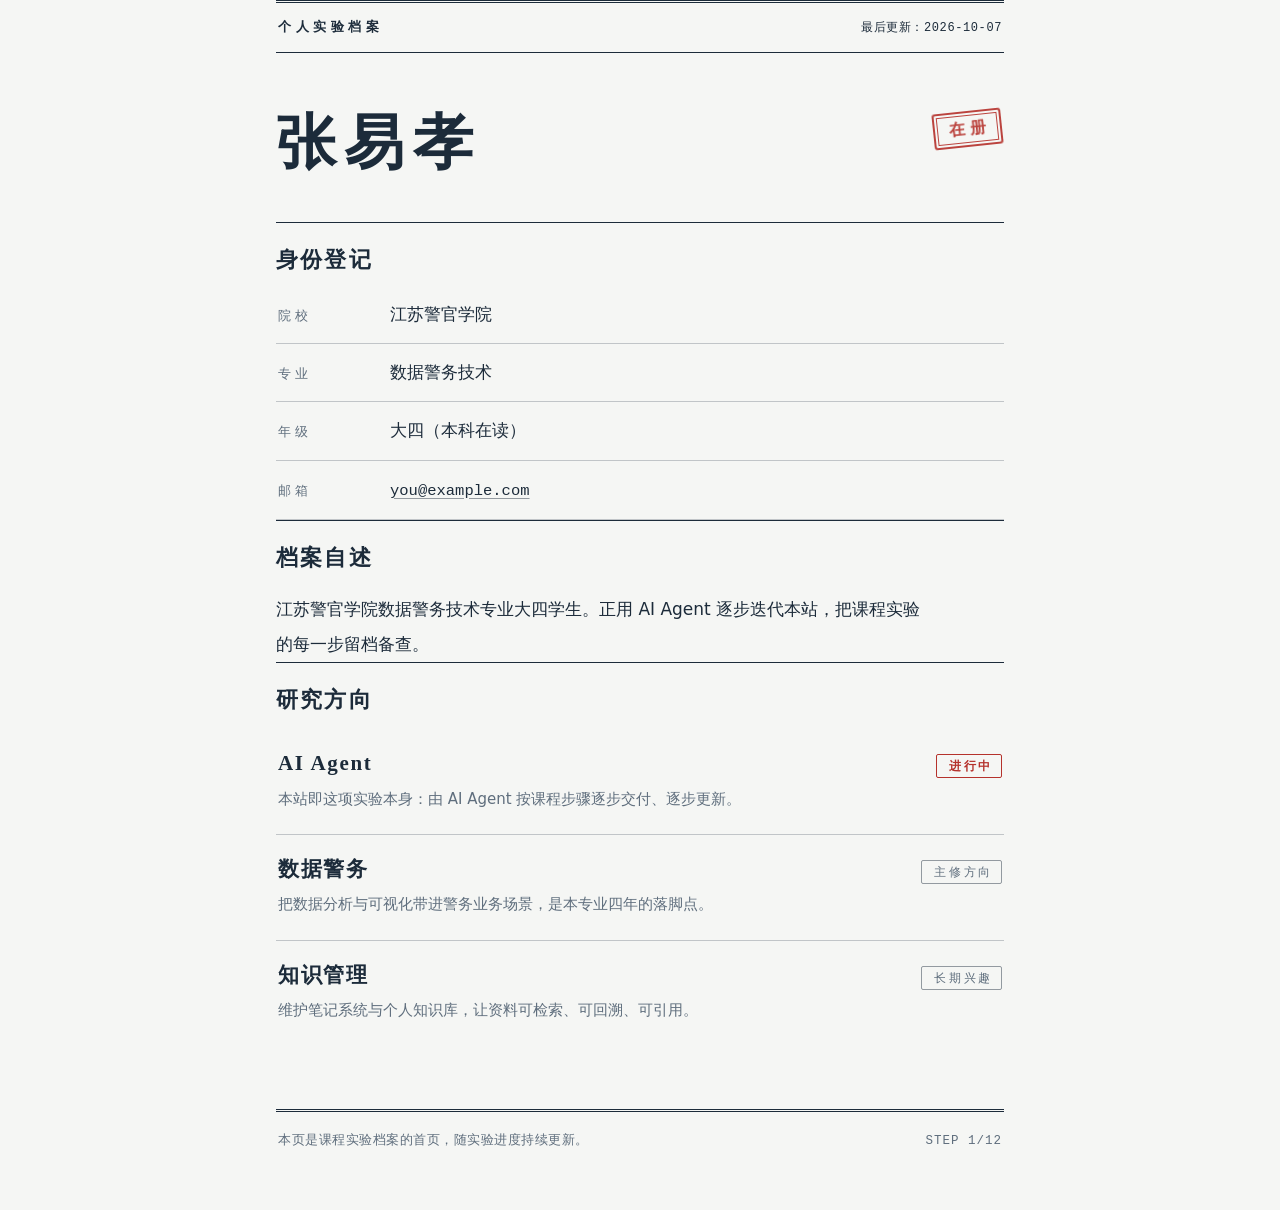
==== public/index.html @ b09515bb "chore: 纳入 Step1 站点并整理 public/ 发布目录 - public/ 为站点唯一发布目录（index.html + styles.css） - PRODUCT.md、DESIGN." ====
<!DOCTYPE html>
<html lang="zh-CN">
<head>
  <meta charset="UTF-8">
  <meta name="viewport" content="width=device-width, initial-scale=1">
  <meta name="color-scheme" content="light">
  <meta name="description" content="江苏警官学院数据警务技术专业张易孝的课程实验记录站首页。">
  <title>张易孝 · 实验档案</title>
  <link rel="icon" href="data:image/svg+xml,%3Csvg xmlns='http://www.w3.org/2000/svg' viewBox='0 0 32 32'%3E%3Crect width='32' height='32' fill='%231C2B3A'/%3E%3Ctext x='16' y='23' font-size='17' text-anchor='middle' fill='%23F5F6F4' font-family='SimSun,serif'%3E%E6%A1%A3%3C/text%3E%3C/svg%3E">
  <link rel="stylesheet" href="styles.css">
</head>
<body>
  <div class="page">

    <header class="doc-head">
      <p class="doc-meta">
        <span class="doc-label">个人实验档案</span>
        <time class="doc-date" datetime="2026-10-07">最后更新：2026-10-07</time>
      </p>
      <div class="doc-title">
        <h1>张易孝</h1>
        <span class="stamp">在册</span>
      </div>
    </header>

    <main>
      <section class="sec" aria-labelledby="t-register">
        <h2 id="t-register">身份登记</h2>
        <dl class="register">
          <div class="reg-row">
            <dt>院校</dt>
            <dd>江苏警官学院</dd>
          </div>
          <div class="reg-row">
            <dt>专业</dt>
            <dd>数据警务技术</dd>
          </div>
          <div class="reg-row">
            <dt>年级</dt>
            <dd>大四（本科在读）</dd>
          </div>
          <div class="reg-row">
            <dt>邮箱</dt>
            <dd>
              <address><a href="mailto:you@example.com">you@example.com</a></address>
            </dd>
          </div>
        </dl>
      </section>

      <section class="sec" aria-labelledby="t-intro">
        <h2 id="t-intro">档案自述</h2>
        <p class="intro">江苏警官学院数据警务技术专业大四学生。正用 AI Agent 逐步迭代本站，把课程实验的每一步留档备查。</p>
      </section>

      <section class="sec" aria-labelledby="t-directions">
        <h2 id="t-directions">研究方向</h2>
        <ul class="ledger">
          <li class="dir">
            <div class="dir-head">
              <h3>AI Agent</h3>
              <span class="tag tag-live">进行中</span>
            </div>
            <p>本站即这项实验本身：由 AI Agent 按课程步骤逐步交付、逐步更新。</p>
          </li>
          <li class="dir">
            <div class="dir-head">
              <h3>数据警务</h3>
              <span class="tag">主修方向</span>
            </div>
            <p>把数据分析与可视化带进警务业务场景，是本专业四年的落脚点。</p>
          </li>
          <li class="dir">
            <div class="dir-head">
              <h3>知识管理</h3>
              <span class="tag">长期兴趣</span>
            </div>
            <p>维护笔记系统与个人知识库，让资料可检索、可回溯、可引用。</p>
          </li>
        </ul>
      </section>
    </main>

    <footer class="doc-foot">
      <p>本页是课程实验档案的首页，随实验进度持续更新。</p>
      <p class="foot-step">STEP 1/12</p>
    </footer>

  </div>
</body>
</html>
---- public/styles.css ----
/* ============================================================
   实验档案 · 张易孝
   原生 CSS：无框架、无外部字体、无图标。
   配色：冷白纸面 / 墨蓝文字与线 / 蓝灰次级 / 红仅作「当前·活跃」标记。
   ============================================================ */

:root {
  --paper: #F5F6F4;
  --ink: #1C2B3A;
  --slate: #6B7A89;      /* 装饰线与较大字号次级 */
  --slate-ink: #5F6E7D;  /* 小号次级文字：对纸面对比度 ≥ 4.5:1 */
  --red: #B5322C;
  --hairline: rgba(28, 43, 58, 0.24);
  --hairline-strong: rgba(28, 43, 58, 0.45);
  --mono: Consolas, "SF Mono", Menlo, "Liberation Mono", "Courier New", monospace;
  --song: "SimSun", "Songti SC", "STSong", "NSimSun", serif;
  --hei: system-ui, -apple-system, "Segoe UI", "PingFang SC", "Microsoft YaHei", "Noto Sans CJK SC", sans-serif;
}

*,
*::before,
*::after { box-sizing: border-box; }

html {
  color-scheme: light;
  -webkit-text-size-adjust: 100%;
}

body {
  margin: 0;
  background: var(--paper);
  color: var(--ink);
  font-family: var(--hei);
  font-size: 16px;
  line-height: 1.9;
  accent-color: var(--ink);
}

::selection { background: var(--ink); color: var(--paper); }

a {
  color: inherit;
  text-decoration-thickness: 1px;
  text-underline-offset: 3px;
}
a:hover { color: var(--red); }

:focus-visible {
  outline: 2px solid var(--red);
  outline-offset: 3px;
}

::-webkit-scrollbar { width: 12px; }
::-webkit-scrollbar-track { background: transparent; }
::-webkit-scrollbar-thumb {
  background: var(--hairline-strong);
  border: 3px solid var(--paper);
  border-radius: 6px;
}

/* ---- 版心 ---- */

.page {
  max-width: 800px;
  margin: 0 auto;
  padding: 0 clamp(20px, 5vw, 36px) 56px;
}

/* ---- 页首：一行等宽小字 + 档案头 ---- */

.doc-meta {
  margin: 0;
  padding: 12px 2px;
  border-top: 3px double var(--ink);
  border-bottom: 1px solid var(--ink);
  display: flex;
  justify-content: space-between;
  align-items: baseline;
  gap: 16px;
  flex-wrap: wrap;
}

.doc-label {
  font-family: var(--song);
  font-weight: 700;
  font-size: 13px;
  letter-spacing: 0.35em;
}

.doc-date {
  font-family: var(--mono);
  font-size: 12px;
  letter-spacing: 0.05em;
  font-variant-numeric: tabular-nums;
  white-space: nowrap;
}

.doc-title {
  position: relative;
  padding: 56px 0 44px;
}

.doc-title h1 {
  margin: 0;
  font-family: var(--song);
  font-weight: 700;
  font-size: clamp(2.75rem, 9vw, 3.75rem);
  line-height: 1.15;
  letter-spacing: 0.14em;
}

/* 唯一动效：载入时「盖章」一次；reduced-motion 下静止常显 */

.stamp {
  position: absolute;
  top: 58px;
  right: 2px;
  transform: rotate(-6deg);
  font-family: var(--song);
  font-weight: 700;
  font-size: 16px;
  line-height: 1;
  letter-spacing: 0.3em;
  padding: 8px 9px 8px 14px;
  color: var(--red);
  border: 2px solid var(--red);
  border-radius: 3px;
  box-shadow: inset 0 0 0 2px var(--paper), inset 0 0 0 3px var(--red);
  opacity: 0.92;
}

@media (prefers-reduced-motion: no-preference) {
  .stamp {
    animation: stamp-in 0.5s cubic-bezier(0.22, 1, 0.36, 1) 0.35s both;
  }

  @keyframes stamp-in {
    from { opacity: 0; transform: rotate(-6deg) scale(1.7); }
    to   { opacity: 0.92; transform: rotate(-6deg) scale(1); }
  }
}

/* ---- 栏目 ---- */

.sec h2 {
  margin: 0 0 6px;
  padding: 22px 0 4px;
  border-top: 1px solid var(--ink);
  font-family: var(--song);
  font-weight: 700;
  font-size: 1.375rem;
  line-height: 1.4;
  letter-spacing: 0.1em;
}

/* ---- 身份登记 ---- */

.register { margin: 0; }

.reg-row {
  display: grid;
  grid-template-columns: 7em 1fr;
  align-items: baseline;
  padding: 13px 2px;
  border-bottom: 1px solid var(--hairline);
}

.reg-row dt {
  font-size: 12.5px;
  letter-spacing: 0.3em;
  color: var(--slate-ink);
}

.reg-row dd {
  margin: 0;
  font-size: 16.5px;
}

address { font-style: normal; }

.reg-row a {
  font-family: var(--mono);
  font-size: 15.5px;
  text-decoration: underline;
  text-decoration-color: var(--hairline-strong);
}
.reg-row a:hover {
  color: var(--red);
  text-decoration-color: var(--red);
}

/* ---- 档案自述 ---- */

.intro {
  margin: 14px 0 0;
  max-width: 38em;
  font-size: 17px;
  line-height: 2.05;
}

/* ---- 研究方向 ---- */

.ledger {
  list-style: none;
  margin: 10px 0 0;
  padding: 0;
}

.dir { padding: 20px 2px; }
.dir + .dir { border-top: 1px solid var(--hairline); }

.dir-head {
  display: flex;
  align-items: baseline;
  gap: 14px;
  flex-wrap: wrap;
  row-gap: 8px;
}

.dir-head h3 {
  margin: 0;
  font-family: var(--song);
  font-weight: 700;
  font-size: 1.3125rem;
  line-height: 1.4;
  letter-spacing: 0.08em;
}

.dir-head .tag { margin-left: auto; }

.dir p {
  margin: 6px 0 0;
  max-width: 40em;
  font-size: 15px;
  line-height: 1.95;
  color: var(--slate-ink);
}

.tag {
  flex: none;
  font-size: 12px;
  line-height: 1;
  letter-spacing: 0.22em;
  padding: 5px 8px 5px 12px;
  border: 1px solid var(--hairline-strong);
  border-radius: 2px;
  color: var(--slate-ink);
  white-space: nowrap;
}

/* 红色只用于「当前/活跃」标记 */

.tag-live {
  color: var(--red);
  border-color: var(--red);
  font-weight: 700;
}

/* ---- 页脚 ---- */

.doc-foot {
  margin-top: 64px;
  padding: 16px 2px 0;
  border-top: 3px double var(--ink);
  display: flex;
  justify-content: space-between;
  align-items: baseline;
  gap: 16px;
  flex-wrap: wrap;
}

.doc-foot p {
  margin: 0;
  font-size: 12.5px;
  letter-spacing: 0.04em;
  color: var(--slate-ink);
}

.doc-foot .foot-step {
  font-family: var(--mono);
  letter-spacing: 0.08em;
  font-variant-numeric: tabular-nums;
}

/* ---- 小屏 ---- */

@media (max-width: 480px) {
  body { font-size: 15.5px; }

  .doc-title { padding: 44px 0 36px; }
  .doc-title h1 { letter-spacing: 0.1em; }

  .stamp {
    top: 48px;
    font-size: 14px;
    padding: 6px 7px 6px 12px;
  }

  .reg-row { grid-template-columns: 5.5em 1fr; }
  .reg-row dt { letter-spacing: 0.2em; }
}

/* ---- 打印：档案随时可归档 ---- */

@media print {
  body { background: #fff; }
}
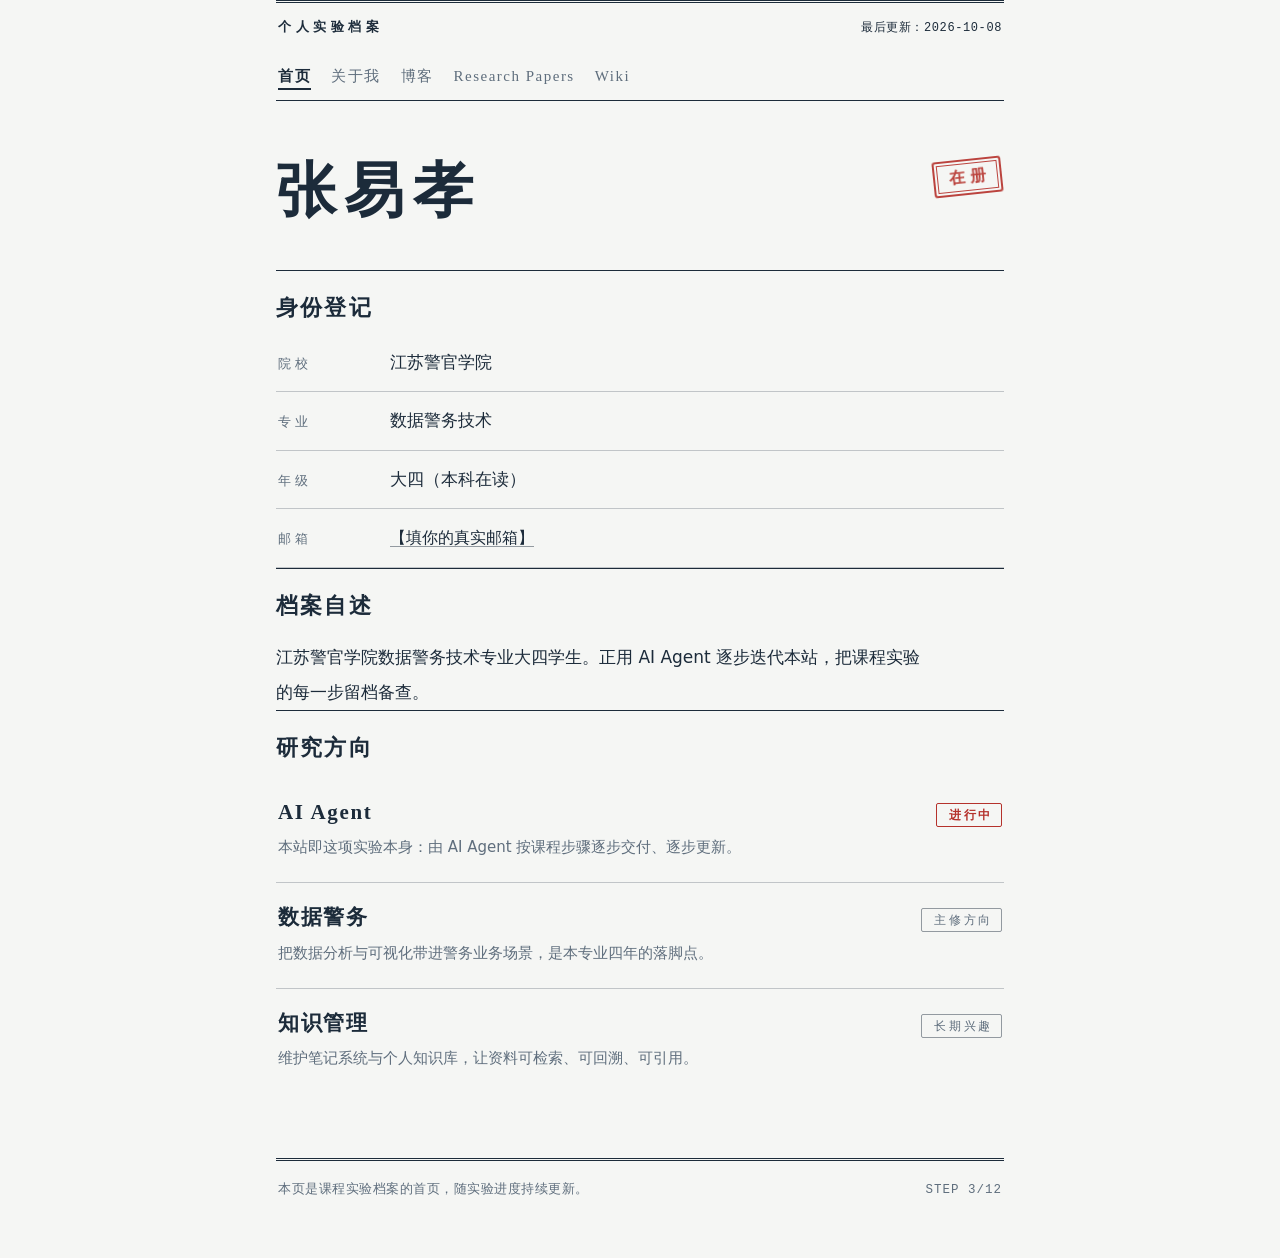
==== commit 8887ed28: "feat: add navigation and site sections" ====
--- a/public/index.html
+++ b/public/index.html
@@ -15,8 +15,17 @@
     <header class="doc-head">
       <p class="doc-meta">
         <span class="doc-label">个人实验档案</span>
-        <time class="doc-date" datetime="2026-10-07">最后更新：2026-10-07</time>
+        <time class="doc-date" datetime="2026-10-08">最后更新：2026-10-08</time>
       </p>
+      <nav class="site-nav" aria-label="主导航">
+        <ul>
+          <li><a href="index.html" aria-current="page">首页</a></li>
+          <li><a href="about/index.html">关于我</a></li>
+          <li><a href="blog/index.html">博客</a></li>
+          <li><a href="papers/index.html">Research Papers</a></li>
+          <li><a href="wiki/index.html">Wiki</a></li>
+        </ul>
+      </nav>
       <div class="doc-title">
         <h1>张易孝</h1>
         <span class="stamp">在册</span>
@@ -42,7 +51,7 @@
           <div class="reg-row">
             <dt>邮箱</dt>
             <dd>
-              <address><a href="mailto:you@example.com">you@example.com</a></address>
+              <address><a href="mailto:【填你的真实邮箱】">【填你的真实邮箱】</a></address>
             </dd>
           </div>
         </dl>
@@ -83,7 +92,7 @@
 
     <footer class="doc-foot">
       <p>本页是课程实验档案的首页，随实验进度持续更新。</p>
-      <p class="foot-step">STEP 1/12</p>
+      <p class="foot-step">STEP 3/12</p>
     </footer>
 
   </div>
--- a/public/styles.css
+++ b/public/styles.css
@@ -72,7 +72,6 @@
   margin: 0;
   padding: 12px 2px;
   border-top: 3px double var(--ink);
-  border-bottom: 1px solid var(--ink);
   display: flex;
   justify-content: space-between;
   align-items: baseline;
@@ -93,6 +92,57 @@
   letter-spacing: 0.05em;
   font-variant-numeric: tabular-nums;
   white-space: nowrap;
+}
+
+/* ---- 站点导航：报头带的第三行，承担原来挂在元信息行下的 1px 墨蓝实线 ---- */
+
+.site-nav {
+  border-bottom: 1px solid var(--ink);
+}
+
+.site-nav ul {
+  list-style: none;
+  margin: 0;
+  padding: 9px 2px;
+  display: flex;
+  flex-wrap: wrap;
+  align-items: baseline;
+  gap: 6px 20px;
+}
+
+.site-nav a {
+  font-family: var(--song);
+  font-size: 15px;
+  letter-spacing: 0.1em;
+  color: var(--slate-ink);
+  text-decoration: none;
+}
+
+/* 当前项：墨蓝加粗 + 墨蓝下划线。红只属于「在册」章与「进行中」标，不做导航高亮色 */
+
+.site-nav a[aria-current="page"] {
+  color: var(--ink);
+  font-weight: 700;
+  text-decoration: underline;
+  text-decoration-thickness: 2px;
+  text-underline-offset: 7px;
+}
+
+.site-nav a:hover { text-decoration: underline; }
+
+/* ---- 副页标题：首页用档案头（巨幅姓名 + 在册章），子页用此档页名 ---- */
+
+.folio {
+  padding: 44px 0 30px;
+}
+
+.folio h1 {
+  margin: 0;
+  font-family: var(--song);
+  font-weight: 700;
+  font-size: clamp(1.75rem, 6vw, 2.5rem);
+  line-height: 1.25;
+  letter-spacing: 0.14em;
 }
 
 .doc-title {
@@ -298,10 +348,19 @@
 
   .reg-row { grid-template-columns: 5.5em 1fr; }
   .reg-row dt { letter-spacing: 0.2em; }
+
+  /* 五个菜单项在 390px 内单行放得下；320px 折行，靠 flex-wrap 与 row-gap 兜底 */
+  .site-nav ul { padding: 8px 2px; gap: 4px 14px; }
+  .site-nav a { font-size: 14px; letter-spacing: 0.06em; }
+
+  .folio { padding: 34px 0 24px; }
+  .folio h1 { letter-spacing: 0.1em; }
 }
 
 /* ---- 打印：档案随时可归档 ---- */
 
 @media print {
   body { background: #fff; }
-}
+  /* 纸质归档件不需要浏览器导航 */
+  .site-nav { display: none; }
+}
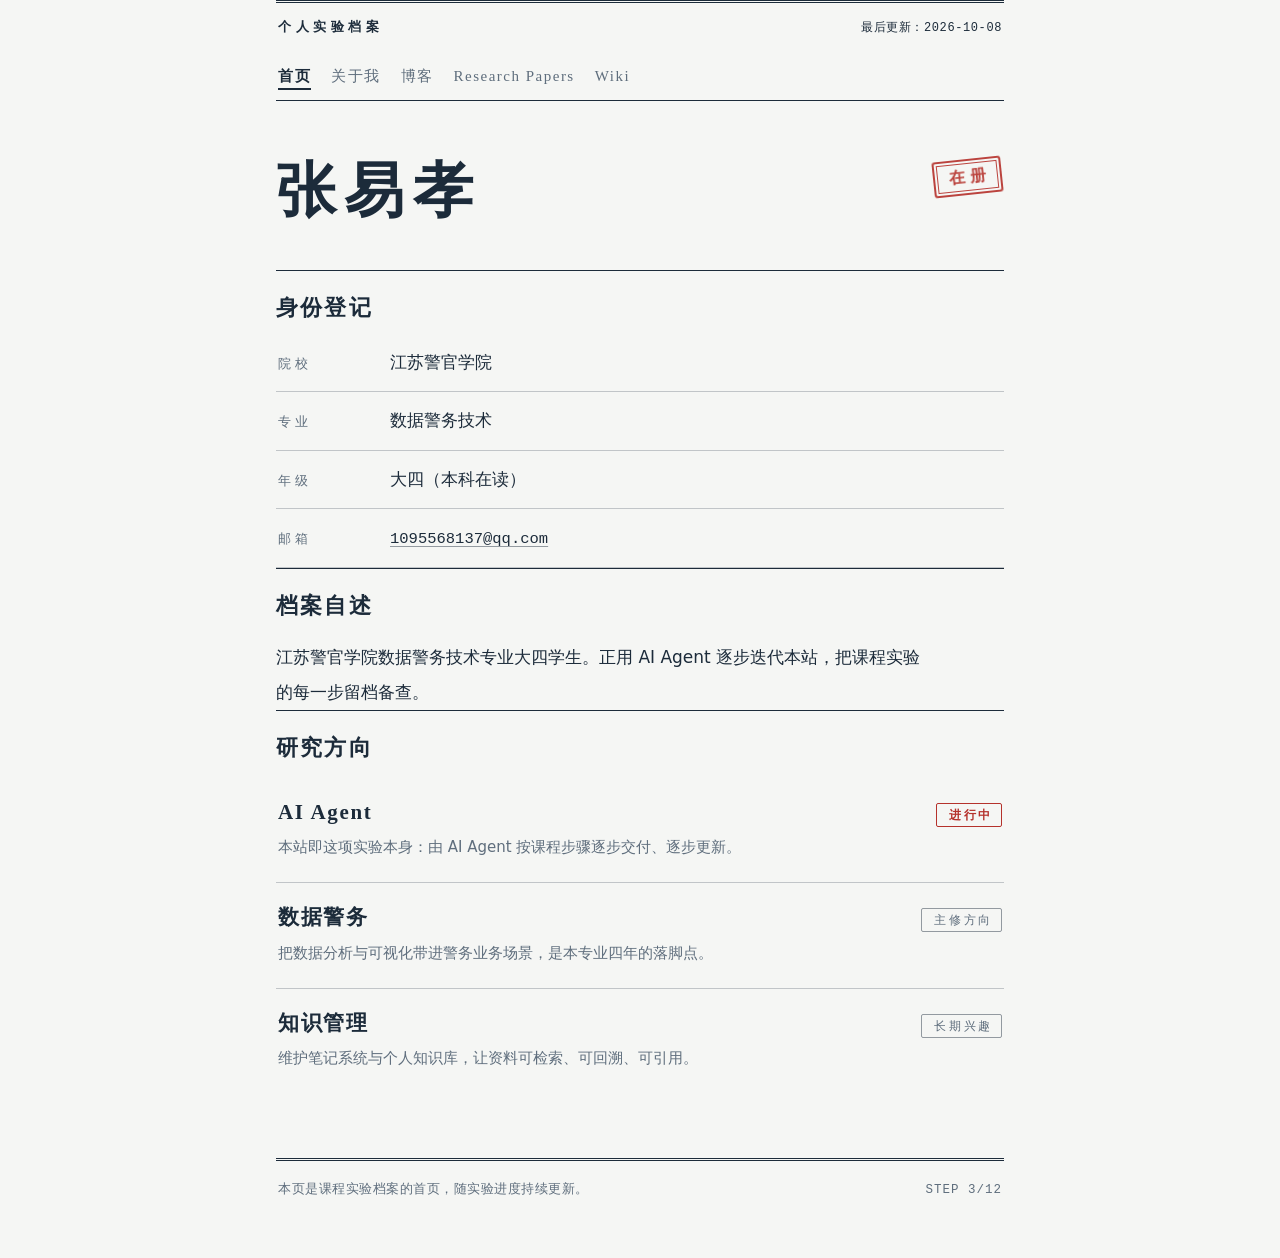
==== commit 78a02308: "chore: 填入真实邮箱地址并同步档案文档" ====
--- a/public/index.html
+++ b/public/index.html
@@ -51,7 +51,7 @@
           <div class="reg-row">
             <dt>邮箱</dt>
             <dd>
-              <address><a href="mailto:【填你的真实邮箱】">【填你的真实邮箱】</a></address>
+              <address><a href="mailto:1095568137@qq.com">1095568137@qq.com</a></address>
             </dd>
           </div>
         </dl>
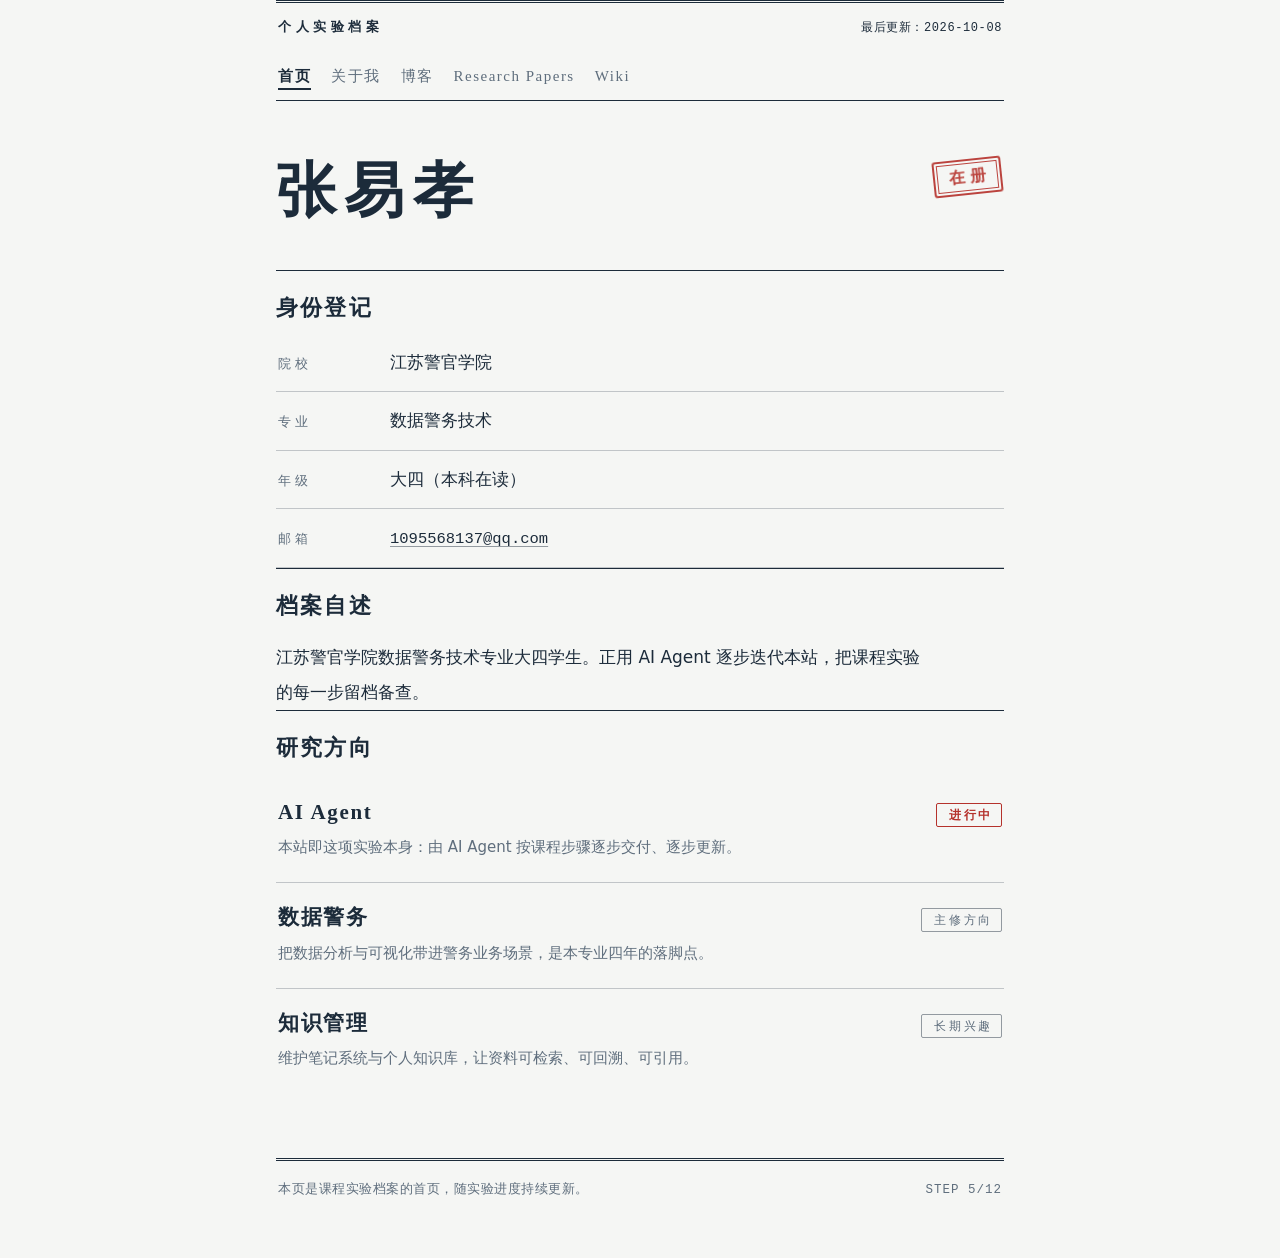
==== commit 26a71e08: "feat: publish RSS 2.0 feed 新增 public/feed.xml（RSS 2.0，UTF-8 无 BOM），由 scripts/build_feed.py 从 content" ====
--- a/public/index.html
+++ b/public/index.html
@@ -92,7 +92,7 @@
 
     <footer class="doc-foot">
       <p>本页是课程实验档案的首页，随实验进度持续更新。</p>
-      <p class="foot-step">STEP 3/12</p>
+      <p class="foot-step">STEP 5/12</p>
     </footer>
 
   </div>
--- a/public/styles.css
+++ b/public/styles.css
@@ -130,13 +130,15 @@
 
 .site-nav a:hover { text-decoration: underline; }
 
-/* ---- 副页标题：首页用档案头（巨幅姓名 + 在册章），子页用此档页名 ---- */
-
-.folio {
+/* ---- 副页标题：首页用档案头（巨幅姓名 + 在册章），子页与文章页用此档页名 ---- */
+
+.folio,
+.post-head {
   padding: 44px 0 30px;
 }
 
-.folio h1 {
+.folio h1,
+.post-head h1 {
   margin: 0;
   font-family: var(--song);
   font-weight: 700;
@@ -192,7 +194,8 @@
 
 /* ---- 栏目 ---- */
 
-.sec h2 {
+.sec h2,
+.post-body h2 {
   margin: 0 0 6px;
   padding: 22px 0 4px;
   border-top: 1px solid var(--ink);
@@ -304,6 +307,130 @@
   color: var(--red);
   border-color: var(--red);
   font-weight: 700;
+}
+
+/* ---- 博客列表：日期与文章登记在同一张账本上 ---- */
+
+.post-list {
+  list-style: none;
+  margin: 10px 0 0;
+  padding: 0;
+}
+
+.post-row {
+  display: grid;
+  grid-template-columns: 7em 1fr;
+  align-items: baseline;
+  padding: 14px 2px;
+}
+
+.post-row + .post-row { border-top: 1px solid var(--hairline); }
+
+.post-date {
+  font-family: var(--mono);
+  font-size: 12.5px;
+  letter-spacing: 0.04em;
+  font-variant-numeric: tabular-nums;
+  color: var(--slate-ink);
+  white-space: nowrap;
+}
+
+.post-item {
+  min-width: 0;
+  overflow-wrap: break-word;
+}
+
+.post-item h3 {
+  margin: 0;
+  font-family: var(--song);
+  font-weight: 700;
+  font-size: 1.3125rem;
+  line-height: 1.4;
+  letter-spacing: 0.08em;
+}
+
+.post-item h3 a { text-decoration-color: var(--hairline-strong); }
+
+.post-item p {
+  margin: 6px 0 0;
+  max-width: 40em;
+  font-size: 15px;
+  line-height: 1.95;
+  color: var(--slate-ink);
+}
+
+/* ---- 文章页：页名档下压一行登记日期，正文按档案自述的行距走 ---- */
+
+.post-head .post-date {
+  display: block;
+  margin-top: 12px;
+}
+
+.post-body {
+  max-width: 38em;
+  overflow-wrap: break-word;
+}
+
+.post-body p {
+  margin: 0 0 22px;
+  font-size: 17px;
+  line-height: 2.05;
+}
+
+.post-body h3 {
+  margin: 26px 0 8px;
+  font-family: var(--song);
+  font-weight: 700;
+  font-size: 1.3125rem;
+  line-height: 1.4;
+  letter-spacing: 0.08em;
+}
+
+.post-body ul,
+.post-body ol {
+  margin: 0 0 22px;
+  padding-left: 1.5em;
+}
+
+.post-body li {
+  margin: 0 0 4px;
+  font-size: 17px;
+  line-height: 2;
+}
+
+/* 列表标记属于机读编号，用等宽与次级色，不进正文色 */
+
+.post-body li::marker {
+  font-family: var(--mono);
+  color: var(--slate-ink);
+}
+
+/* 强调只加字重，不换字族 */
+
+.post-body strong { font-weight: 700; }
+
+.post-body code {
+  font-family: var(--mono);
+  font-size: 0.9em;
+  padding: 1px 5px;
+  border: 1px solid var(--hairline-strong);
+  border-radius: 2px;
+}
+
+/* 引用：夹在两条发丝线之间的摘录，不做竖线也不做底色 */
+
+.post-body blockquote {
+  margin: 0 0 22px;
+  padding: 14px 22px;
+  border-top: 1px solid var(--hairline);
+  border-bottom: 1px solid var(--hairline);
+  color: var(--slate-ink);
+}
+
+.post-body blockquote p {
+  margin: 0;
+  font-size: 16.5px;
+  line-height: 1.95;
 }
 
 /* ---- 页脚 ---- */
@@ -353,8 +480,17 @@
   .site-nav ul { padding: 8px 2px; gap: 4px 14px; }
   .site-nav a { font-size: 14px; letter-spacing: 0.06em; }
 
-  .folio { padding: 34px 0 24px; }
-  .folio h1 { letter-spacing: 0.1em; }
+  .folio,
+  .post-head { padding: 34px 0 24px; }
+
+  .folio h1,
+  .post-head h1 { letter-spacing: 0.1em; }
+
+  /* 小屏把日期挪到标题上方：7em 的日期列在 320px 下会把标题挤窄 */
+  .post-row {
+    grid-template-columns: 1fr;
+    row-gap: 4px;
+  }
 }
 
 /* ---- 打印：档案随时可归档 ---- */
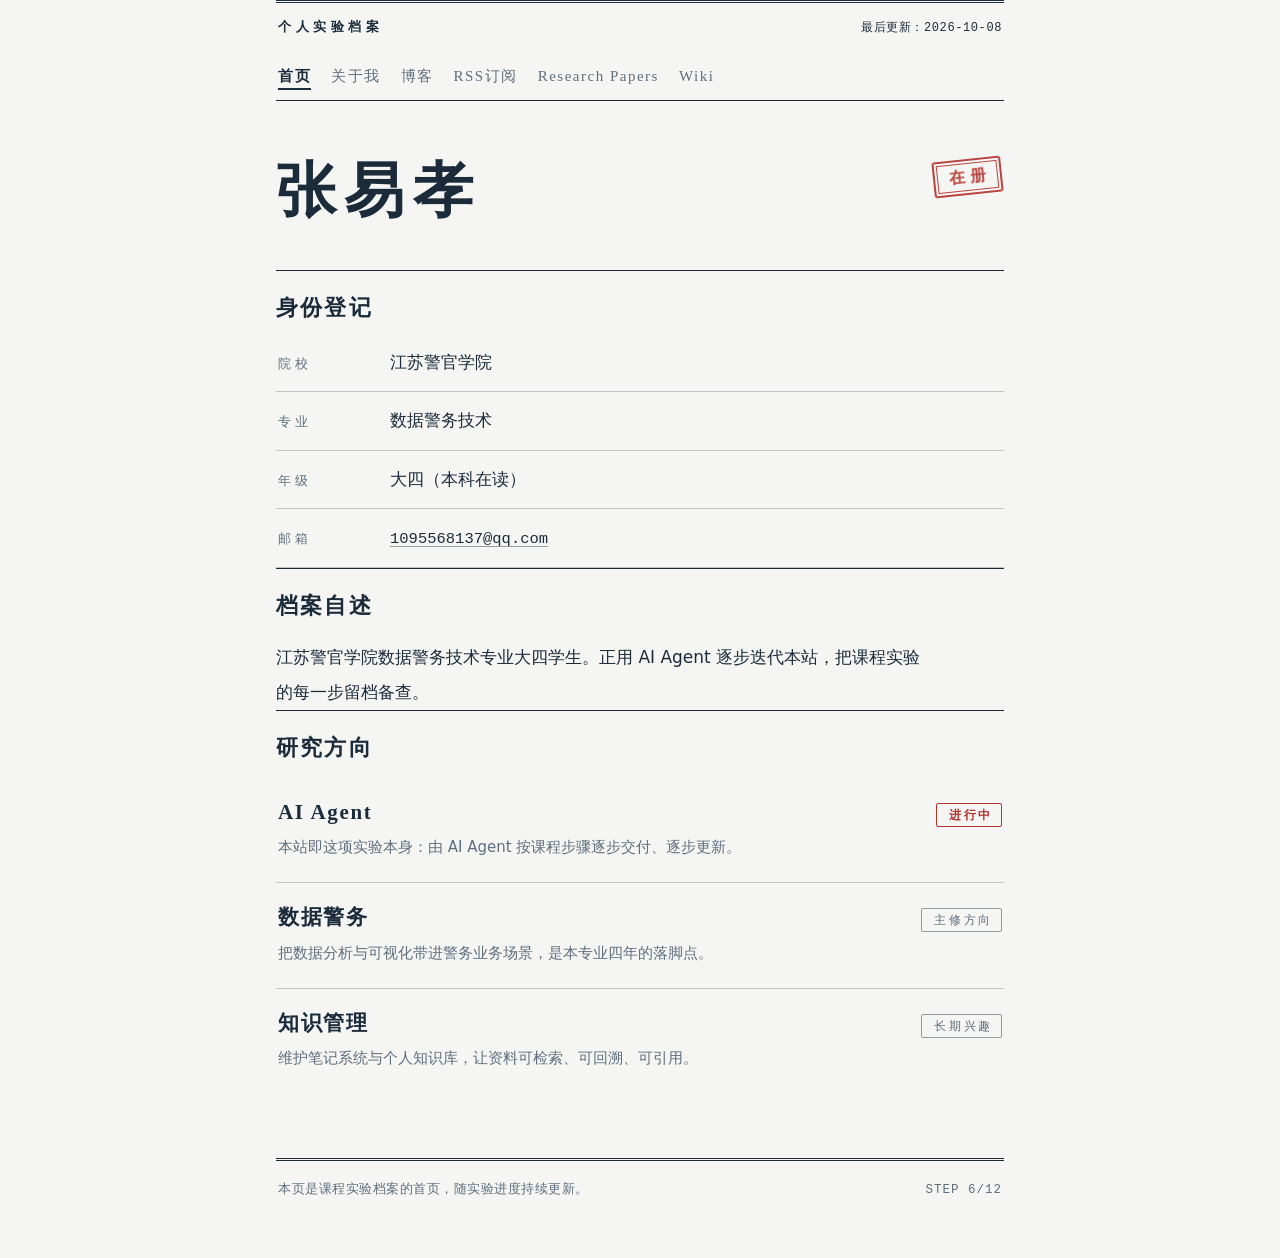
==== commit 77aaa423: "feat: aggregate external feeds with trust boundary Step 6：订阅并聚合别人的 RSS。  - config/feeds.json：6 个源（腾讯" ====
--- a/public/index.html
+++ b/public/index.html
@@ -22,6 +22,7 @@
           <li><a href="index.html" aria-current="page">首页</a></li>
           <li><a href="about/index.html">关于我</a></li>
           <li><a href="blog/index.html">博客</a></li>
+          <li><a href="rss/index.html">RSS订阅</a></li>
           <li><a href="papers/index.html">Research Papers</a></li>
           <li><a href="wiki/index.html">Wiki</a></li>
         </ul>
@@ -92,7 +93,7 @@
 
     <footer class="doc-foot">
       <p>本页是课程实验档案的首页，随实验进度持续更新。</p>
-      <p class="foot-step">STEP 5/12</p>
+      <p class="foot-step">STEP 6/12</p>
     </footer>
 
   </div>
--- a/public/styles.css
+++ b/public/styles.css
@@ -359,6 +359,12 @@
   color: var(--slate-ink);
 }
 
+/* ---- RSS订阅：条目账本沿用博客列表那一套（.post-list / .post-row / .post-date / .post-item）；
+       唯一的新规则是「同一栏同一天有多条」时日期列多一行时刻，免得看起来像没排序。
+       条目本身是外部内容，不加卡片、不加图标、不用红色。 ---- */
+
+.rss-reader .post-date span { display: block; }
+
 /* ---- 文章页：页名档下压一行登记日期，正文按档案自述的行距走 ---- */
 
 .post-head .post-date {
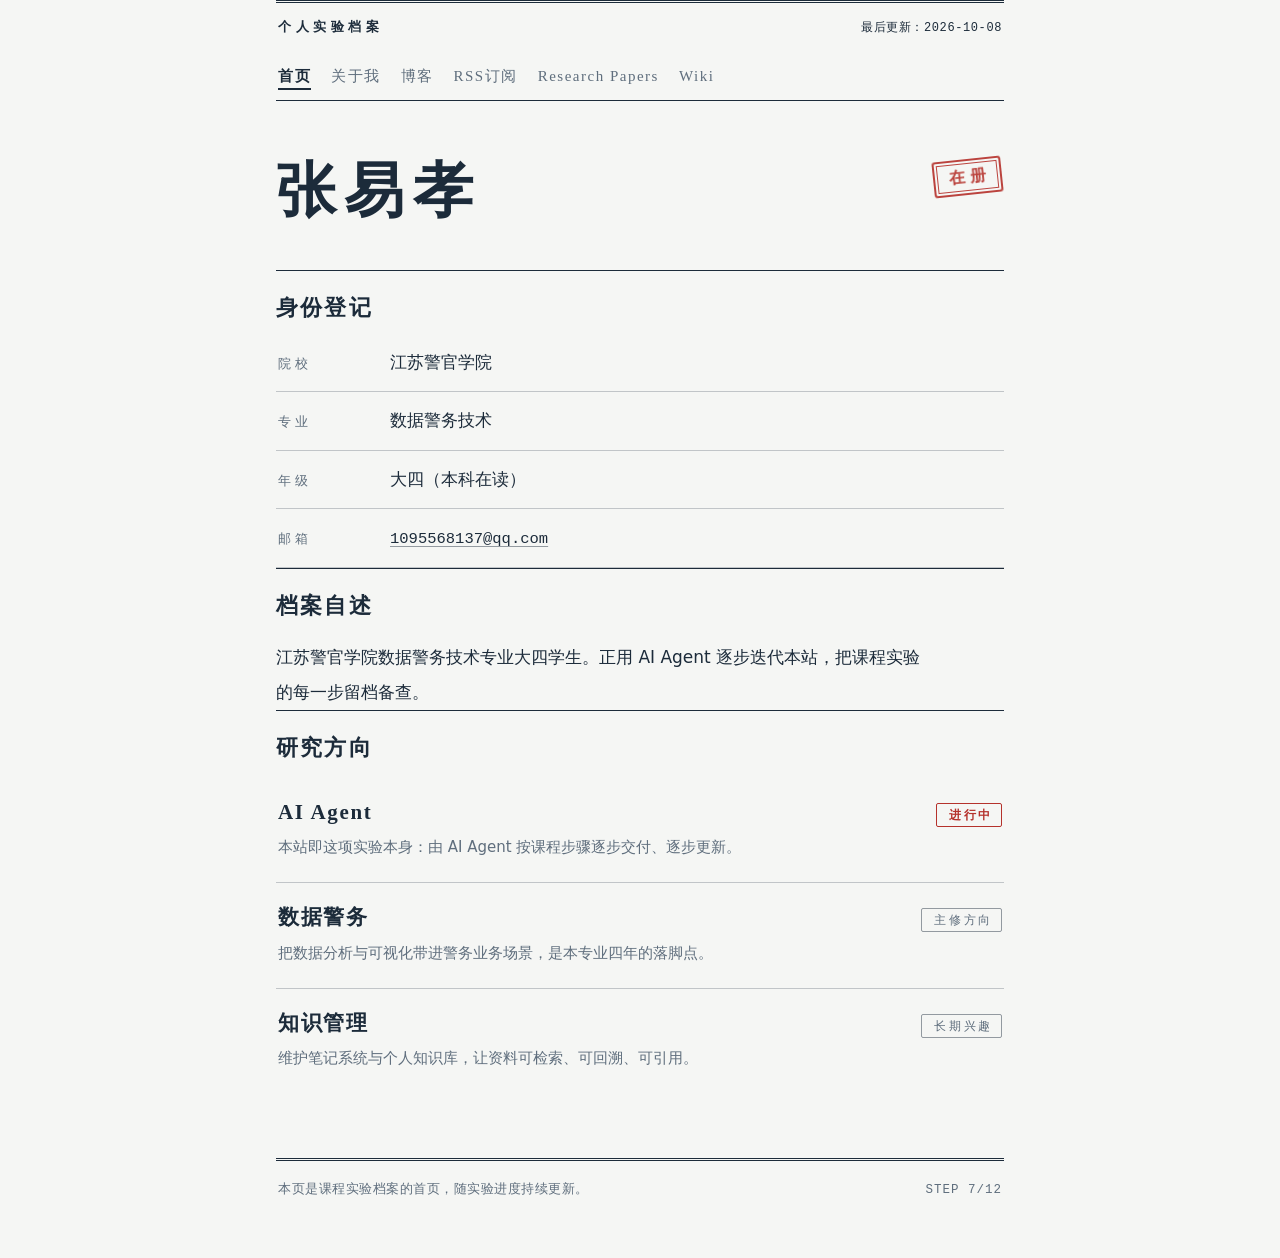
==== commit 0eaab19d: "feat: collect research papers with reusable skill" ====
--- a/public/index.html
+++ b/public/index.html
@@ -93,7 +93,7 @@
 
     <footer class="doc-foot">
       <p>本页是课程实验档案的首页，随实验进度持续更新。</p>
-      <p class="foot-step">STEP 6/12</p>
+      <p class="foot-step">STEP 7/12</p>
     </footer>
 
   </div>
--- a/public/styles.css
+++ b/public/styles.css
@@ -365,6 +365,126 @@
 
 .rss-reader .post-date span { display: block; }
 
+/* ---- RSS订阅：目录 / 出处 / 筛选 —— 目录是这本登记册的索引（放在页首），出处是每栏的来源引注，
+       筛选是索引之上的一条填空线。三条新规则只用既有词汇：等宽小字是机读数据、蓝灰是次级说明、
+       1px 浓发丝线是填空线；不新增颜色、字体、圆角与阴影，静止态不出现红色。 ---- */
+
+/* 索引行比内容行紧一档：读者一眼能分出「这是索引，不是条目」 */
+.rss-toc .post-row { padding: 11px 2px; }
+
+/* 条数推到索引行的行尾，像目录里页码都停在同一道右边界上 */
+.rss-toc .post-item {
+  display: flex;
+  align-items: baseline;
+  gap: 14px;
+  flex-wrap: wrap;
+}
+
+.rss-toc .rss-toc-count {
+  margin-left: auto;
+  font-family: var(--mono);
+  font-size: 12.5px;
+  letter-spacing: 0.04em;
+  font-variant-numeric: tabular-nums;
+  color: var(--slate-ink);
+  white-space: nowrap;
+}
+
+/* 锚点落点：栏目题上边那条 1px 实线别贴着视口顶边 */
+.rss-reader .sec,
+.rss-toc h2 { scroll-margin-top: 14px; }
+
+/* 出处：栏目题下的一行源站地址，与日期列同一副等宽字（地址是机读数据） */
+.rss-source {
+  margin: 2px 0 0;
+  font-family: var(--mono);
+  font-size: 12.5px;
+  letter-spacing: 0.04em;
+  color: var(--slate-ink);
+}
+
+.rss-source a {
+  color: var(--slate-ink);
+  text-decoration-color: var(--hairline-strong);
+}
+
+/* 筛选：公文表格的填空线，不是卡片也不是按钮；标签走登记 dt 那一档小字 */
+.rss-filter {
+  display: flex;
+  align-items: baseline;
+  gap: 14px;
+  margin: 18px 0 0;
+  padding: 0 2px;
+}
+
+.rss-filter label {
+  font-size: 12.5px;
+  letter-spacing: 0.3em;
+  color: var(--slate-ink);
+  white-space: nowrap;
+}
+
+.rss-filter input {
+  flex: 1 1 auto;
+  min-width: 0;
+  padding: 2px 2px 4px;
+  border: 0;
+  border-bottom: 1px solid var(--hairline-strong);
+  background: transparent;
+  color: var(--ink);
+  font: inherit;
+  letter-spacing: normal;
+  appearance: none;
+}
+
+.rss-filter input::placeholder { color: var(--slate-ink); }
+
+/* 匹配说明与「回到目录」用页脚说明句那一档小字：次级、不抢内容 */
+.rss-note,
+.rss-back {
+  font-size: 12.5px;
+  letter-spacing: 0.04em;
+  color: var(--slate-ink);
+}
+
+.rss-note { margin: 8px 0 0; }
+.rss-note[hidden] { display: none; }
+.rss-back { margin: 10px 0 0; }
+
+/* ---- Research Papers：论文账本沿用博客列表那一套类（.post-list / .post-row / .post-date /
+       .post-item），作者行与摘要正文直接落进 .post-item p 的次级档，不另起样式。
+       仅有的四条新规则全在既有词汇里：摘要操作标签与尾注是页脚说明句那一档小字、
+       来源标记与出处行同一副等宽小字、details/summary 的原生展开就是浏览器的既有
+       affordance——不新建组件。零新色、零新字体、零新圆角、零阴影、零动效；
+       预印本不是「活动」，静止态不用红。 ---- */
+
+.paper-summary { margin: 6px 0 0; }
+
+.paper-summary summary {
+  cursor: pointer;
+  font-size: 12.5px;
+  line-height: 1.6;
+  letter-spacing: 0.04em;
+  color: var(--slate-ink);
+}
+
+/* 选择器与 .post-item p 同特异度、定义在其后：等宽小字压过正文档 */
+p.paper-source {
+  margin: 6px 0 0;
+  font-family: var(--mono);
+  font-size: 12.5px;
+  letter-spacing: 0.04em;
+  font-variant-numeric: tabular-nums;
+  color: var(--slate-ink);
+}
+
+.paper-note {
+  margin: 10px 0 0;
+  font-size: 12.5px;
+  letter-spacing: 0.04em;
+  color: var(--slate-ink);
+}
+
 /* ---- 文章页：页名档下压一行登记日期，正文按档案自述的行距走 ---- */
 
 .post-head .post-date {
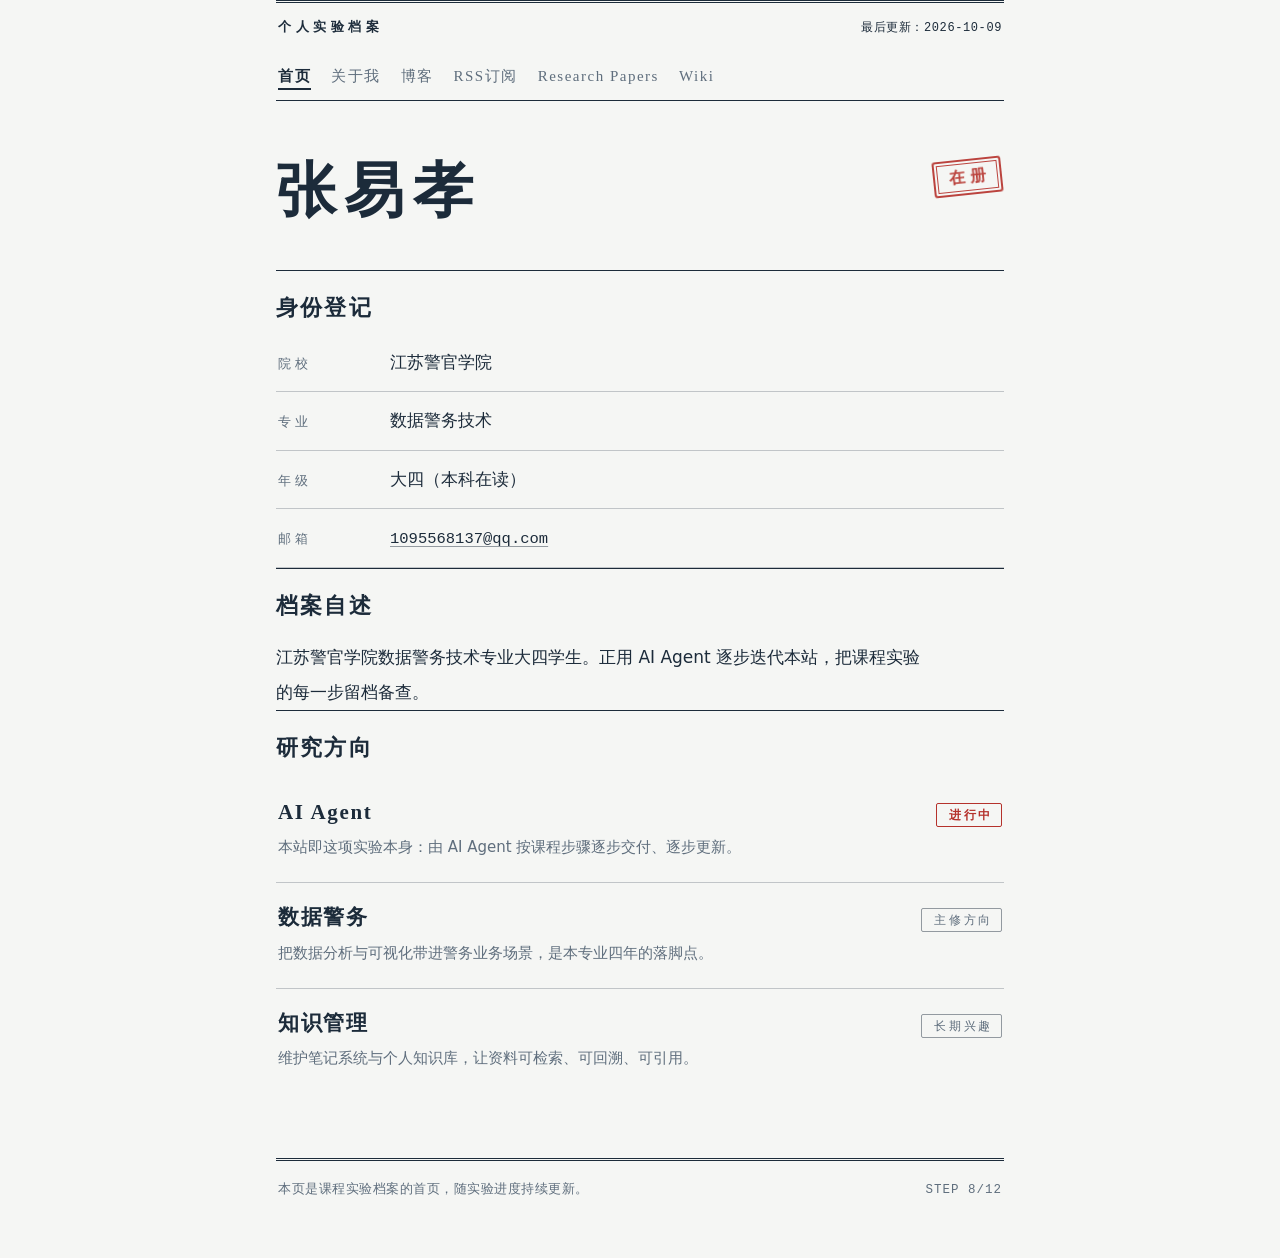
==== commit d89d3ea8: "feat: add file-based wiki with bidirectional links" ====
--- a/public/index.html
+++ b/public/index.html
@@ -15,7 +15,7 @@
     <header class="doc-head">
       <p class="doc-meta">
         <span class="doc-label">个人实验档案</span>
-        <time class="doc-date" datetime="2026-10-08">最后更新：2026-10-08</time>
+        <time class="doc-date" datetime="2026-10-09">最后更新：2026-10-09</time>
       </p>
       <nav class="site-nav" aria-label="主导航">
         <ul>
@@ -93,7 +93,7 @@
 
     <footer class="doc-foot">
       <p>本页是课程实验档案的首页，随实验进度持续更新。</p>
-      <p class="foot-step">STEP 7/12</p>
+      <p class="foot-step">STEP 8/12</p>
     </footer>
 
   </div>
--- a/public/styles.css
+++ b/public/styles.css
@@ -559,6 +559,20 @@
   line-height: 1.95;
 }
 
+/* ---- Wiki：词条页头部的标签行。沿用页名档下那行等宽小字的词汇（机读数据、次级色），
+       只补一条间距规则；[[双向链接]]、页面清单与反向链接全部复用既有类
+       （全局链接、.post-body 正文、.post-list 账本），零新色、零新字体、零新圆角、
+       零阴影、零动效；Wiki 页面零 JavaScript。 ---- */
+
+.post-head .wiki-meta {
+  display: block;
+  margin-top: 6px;
+  font-family: var(--mono);
+  font-size: 12.5px;
+  letter-spacing: 0.04em;
+  color: var(--slate-ink);
+}
+
 /* ---- 页脚 ---- */
 
 .doc-foot {
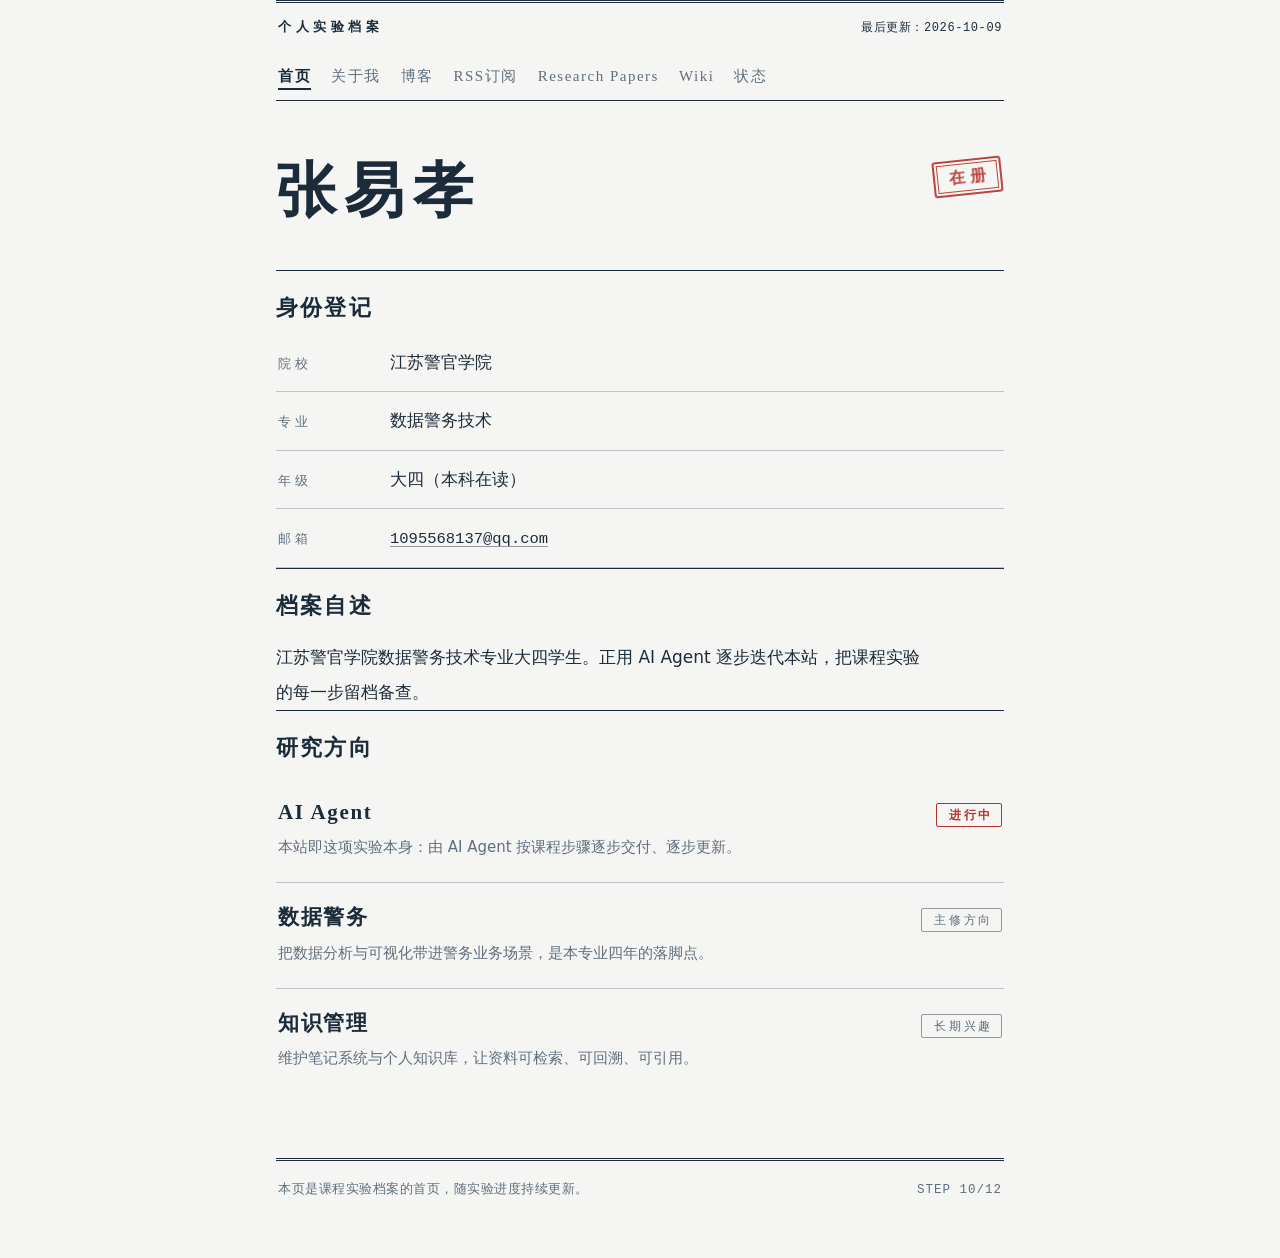
==== commit 64a29e3a: "feat: add status panel with build logging" ====
--- a/public/index.html
+++ b/public/index.html
@@ -25,6 +25,7 @@
           <li><a href="rss/index.html">RSS订阅</a></li>
           <li><a href="papers/index.html">Research Papers</a></li>
           <li><a href="wiki/index.html">Wiki</a></li>
+          <li><a href="status/index.html">状态</a></li>
         </ul>
       </nav>
       <div class="doc-title">
@@ -93,7 +94,7 @@
 
     <footer class="doc-foot">
       <p>本页是课程实验档案的首页，随实验进度持续更新。</p>
-      <p class="foot-step">STEP 8/12</p>
+      <p class="foot-step">STEP 10/12</p>
     </footer>
 
   </div>
--- a/public/styles.css
+++ b/public/styles.css
@@ -573,6 +573,16 @@
   color: var(--slate-ink);
 }
 
+/* ---- 状态：登记表里的机读数据（计数、时间戳）用等宽档，与登记邮箱同一副字体规格；
+     ✓/✗ 是普通文字、沿用正文墨蓝——对账差异是事实陈述，不是「活动」，不上红 ---- */
+
+.register .num {
+  font-family: var(--mono);
+  font-size: 15.5px;
+  letter-spacing: 0.04em;
+  font-variant-numeric: tabular-nums;
+}
+
 /* ---- 页脚 ---- */
 
 .doc-foot {
@@ -616,7 +626,7 @@
   .reg-row { grid-template-columns: 5.5em 1fr; }
   .reg-row dt { letter-spacing: 0.2em; }
 
-  /* 五个菜单项在 390px 内单行放得下；320px 折行，靠 flex-wrap 与 row-gap 兜底 */
+  /* 七个菜单项在 390px 内折行放得下；320px 折得更多，靠 flex-wrap 与 row-gap 兜底 */
   .site-nav ul { padding: 8px 2px; gap: 4px 14px; }
   .site-nav a { font-size: 14px; letter-spacing: 0.06em; }
 
